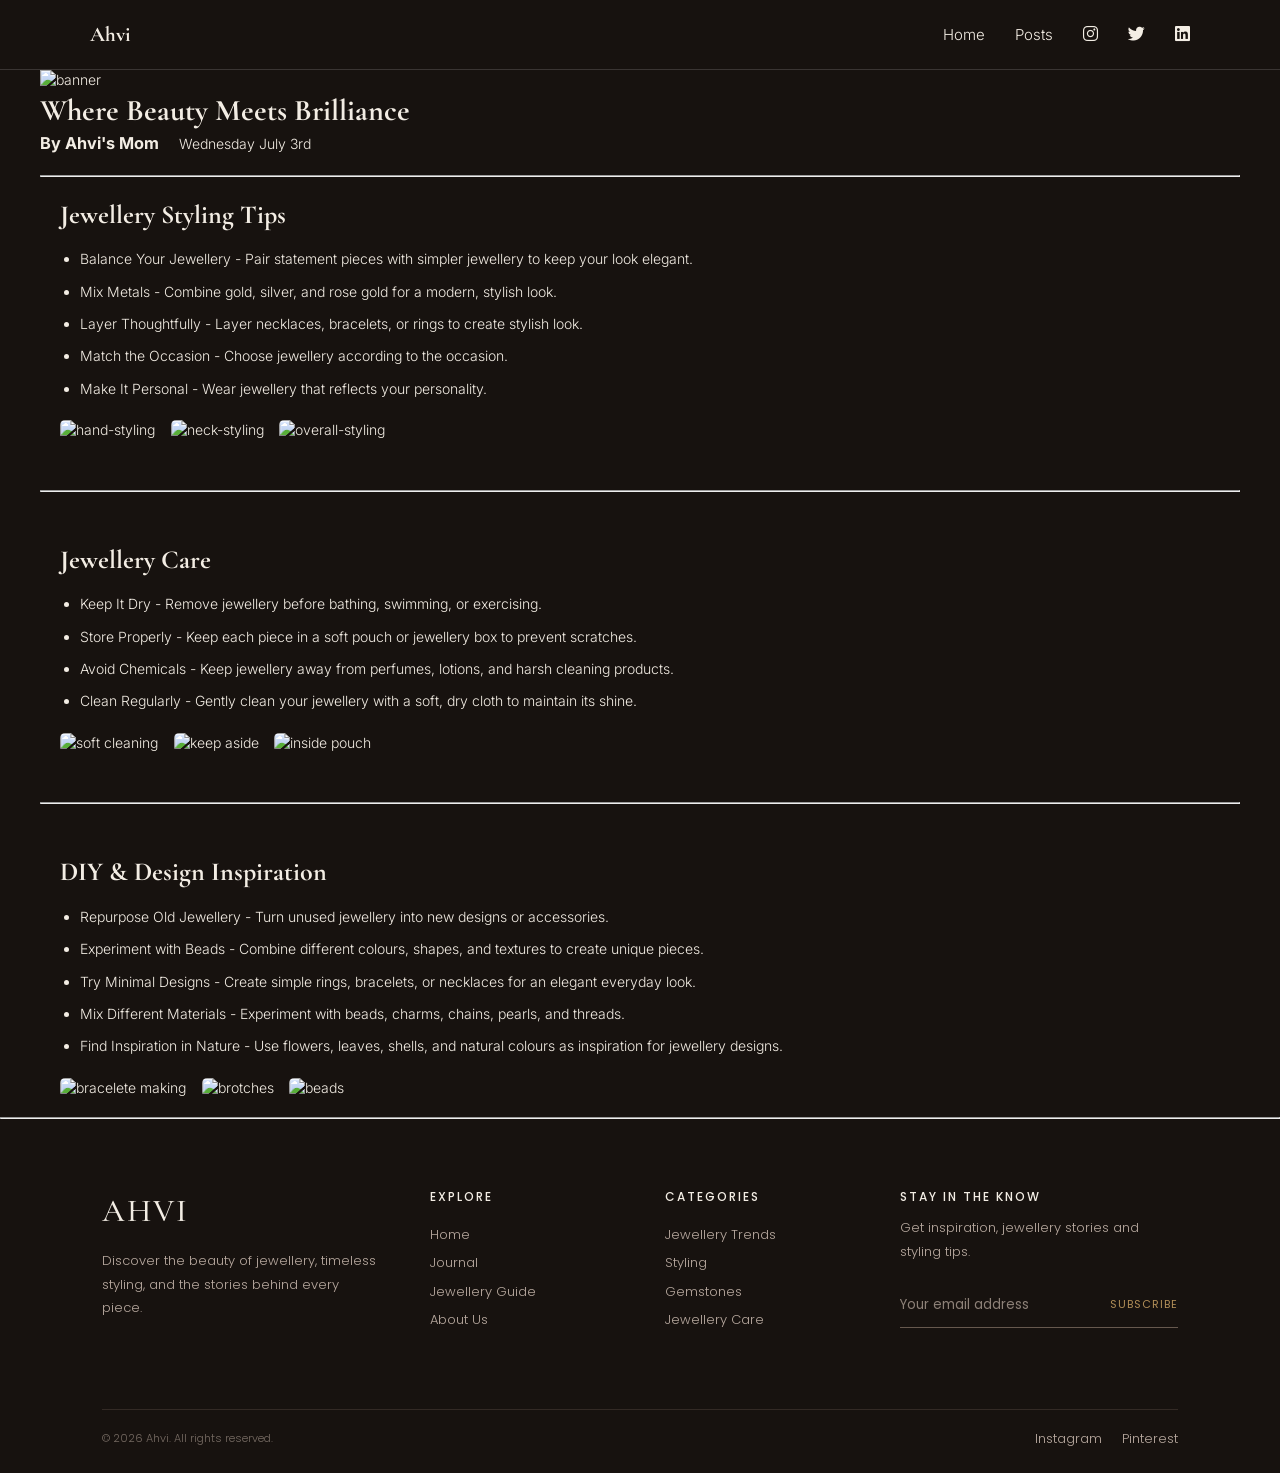
==== post.html @ ec548bc8 "Add files via upload" ====
<!DOCTYPE html>
<html lang="en">
<head>
    <meta charset="UTF-8">
    <meta name="viewport" content="width=device-width, initial-scale=1.0">
    <title>Post Page | Blog</title>
    <link rel="stylesheet" href="style.css">
    <link rel="stylesheet" href="https://cdnjs.cloudflare.com/ajax/libs/font-awesome/6.5.2/css/all.min.css">
</head>
<body>
    <header>
        <nav>
            <h1>Ahvi</h1>
            <ul>
                <li><a href="home.html">Home</a></li>
                <li><a href="post.html">Posts</a></li>
                <li>
                    <i class="fa-brands fa-instagram"></i>
                </li>
                <li>
                    <i class="fa-brands fa-twitter"></i>
                </li>
                <li>
                    <i class="fa-brands fa-linkedin"></i>
                </li>
            </ul>
        </nav>
    </header>

    <main class="post">
        <section>
            <div class="banner_img">
                <img src="images/banner.jpg" alt="banner">
            </div>
            <h1>Where Beauty Meets Brilliance</h1>
            <div class="Mom">
                <h3>By Ahvi's Mom</h3>
                <p>Wednesday July 3rd</p>
            </div>
        </section>   
        <hr>
        <article>
            <div class="Styling">
                <h2>Jewellery Styling Tips</h2>
                <ul>
                    <li>Balance Your Jewellery - Pair statement pieces with simpler jewellery to keep your look elegant.</li>
                    <li>Mix Metals - Combine gold, silver, and rose gold for a modern, stylish look.</li>
                    <li>Layer Thoughtfully - Layer necklaces, bracelets, or rings to create stylish look.</li>
                    <li>Match the Occasion - Choose jewellery according to the occasion.</li>
                    <li>Make It Personal - Wear jewellery that reflects your personality.</li>
                </ul>
                <img src="images/styling1.jpg" alt="hand-styling">
                <img src="images/styling2.jpg" alt="neck-styling">
                <img src="images/styling3.jpg" alt="overall-styling">
            </div>
            <hr>
            <div class="care">
                <h2>Jewellery Care</h2>
                <ul>
                    <li>Keep It Dry - Remove jewellery before bathing, swimming, or exercising.</li>
                    <li>Store Properly - Keep each piece in a soft pouch or jewellery box to prevent scratches.</li>
                    <li>Avoid Chemicals - Keep jewellery away from perfumes, lotions, and harsh cleaning products.</li>
                    <li>Clean Regularly - Gently clean your jewellery with a soft, dry cloth to maintain its shine.</li>
                </ul>
                <img src="images/care1.jpg" alt="soft cleaning">
                <img src="images/care2.jpg" alt="keep aside">
                <img src="images/care3.jpg" alt="inside pouch">
            </div>
            <hr>
            <div class="diy">
                <h2>DIY & Design Inspiration</h2>
                <ul>
                    <li>Repurpose Old Jewellery - Turn unused jewellery into new designs or accessories.</li>
                    <li>Experiment with Beads - Combine different colours, shapes, and textures to create unique pieces.</li>
                    <li>Try Minimal Designs - Create simple rings, bracelets, or necklaces for an elegant everyday look.</li>
                    <li>Mix Different Materials - Experiment with beads, charms, chains, pearls, and threads.</li>
                    <li>Find Inspiration in Nature - Use flowers, leaves, shells, and natural colours as inspiration for jewellery designs.</li>
                </ul>
                <img src="images/diy1.jpg" alt="bracelete making">
                <img src="images/diy2.jpg" alt="brotches">
                <img src="images/diy3.jpg" alt="beads">
            </div>
        </article> 
    </main>
    <hr>


    <footer class="footer">
        <div class="footer_brand">
            <h2>AHVI</h2>
            <p>Discover the beauty of jewellery, timeless styling, and the stories behind every piece.</p>
        </div>
        <div class="footer_links">
            <h3>EXPLORE</h3>
            <a href="index.html">Home</a>
            <a href="blog.html">Journal</a>
            <a href="#">Jewellery Guide</a>
            <a href="#">About Us</a>
        </div>
        <div class="footer_links">
            <h3>CATEGORIES</h3>
            <a href="#">Jewellery Trends</a>
            <a href="#">Styling</a>
            <a href="#">Gemstones</a>
            <a href="#">Jewellery Care</a>
        </div>
        <div class="footer_newsletter">
            <h3>STAY IN THE KNOW</h3>
            <p>Get inspiration, jewellery stories and styling tips.</p>
            <div class="newsletter">
                <input type="email" placeholder="Your email address">
                <button>SUBSCRIBE</button>
            </div>
        </div>
        <div class="footer_bottom">
            <p>© 2026 Ahvi. All rights reserved.</p>
            <div>
                <a href="#">Instagram</a>
                <a href="#">Pinterest</a>
            </div>
        </div>
    </footer>
</body>
</html>
---- style.css ----
@import url("https://fonts.googleapis.com/css2?family=Roboto:ital,wght@0,100;0,300;0,500;0,700;0,900;1,100;1,300;1,400;1,500;1,700;1,900&display=swap"); 

@import url('https://fonts.googleapis.com/css2?family=Poppins:wght@300;400;500;600;700&display=swap');

@import url('https://fonts.googleapis.com/css2?family=Bodoni+Moda:opsz,wght@6..96,400;6..96,500;6..96,600;6..96,700&display=swap');

@import url('https://fonts.googleapis.com/css2?family=Cormorant+Garamond:wght@400;500;600;700&display=swap');

@import url('https://fonts.googleapis.com/css2?family=Inter:wght@300;400;500;600;700&display=swap');

* { 
    margin: 0; 
    padding: 0; 
    box-sizing: border-box; 

}

html {
    font-size: 62.5%
}

html, body {
    font-family: "Inter", sans-serif;
    font-weight: 300;
    line-height: 1.4;
    scroll-behavior: smooth;
}

img {
    width: 300px;
    height: auto;
}

body {
    font-size: 1.4rem;
    background-color: #17120F;
    color: #F3EDE4;
}

h1 {
    font-family: "Cormorant Garamond", serif;
}

span {
    font-family: "Bodoni Moda", serif;
}

ul {
    list-style: none;
}

a {
    text-decoration: none;
    color: #F3EDE4;
}

h2 {
    font-family: "Cormorant Garamond", serif;
    font-size: 26px;
}

header {
    width: 100%;
    padding: 20px 7%;
    border-bottom: 1px solid rgba(255, 255, 255, 0.15);
    /* position: sticky;
    top: 0;
    background: #fff; */
}

nav{
    display: flex;
    justify-content: space-between;
    align-items: center;
    /* padding: 1rem;
    width: 1200pxS;
    margin: 0 auto;
    background-color: #17120F;
    color: white; */
}

.logo {
    font-family:  "Cormorant Garamond", serif;
    font-size: 32px;
    letter-spacing: 2px;
    color: #F3EDE4;
}

nav ul {
    display: flex;
    align-items: center;
    gap: 30px;
    list-style: none;
    /* gap: 2rem; */
}

nav ul a {
    color: #F3EDE4;
    text-decoration: none;
}

nav ul li {
    color: #F3EDE4;
    cursor: pointer;
    font-size: 1.5rem;
}

nav ul li:hover,
nav ul a:hover {
    color: #c9a227;
}

nav ul li i {
    font-size: 17px;
    transition: 0.3s ease;
}

nav ul li i:hover {
    transform: translateY(-3px);
    color: #c9a227;
}

main {
    max-width: 1200px;
    margin: 0 auto;
}

#hero {
    max-width: 1200px;
    margin: 0 auto;
    padding: 30px 40px 80px;
    display: grid;
    grid-template-columns: 1fr 0.9fr;
    align-items: center;
    gap: 70px;
    padding-bottom: 20px;
}

.hero_content {
    max-width: 560px;
}

.heading {
    font-family: "Cormorant Garamond", serif;
    font-size: 4rem;
    font-weight: 400;
    line-height: 1.05;
    letter-spacing: 1px;
    color: #F3EDE4;
    margin-bottom: 35px;
}

.heading span {
    font-style: italic;
    font-weight: 600;
}

.hero_points {
    list-style: none;
    padding: 0;
    margin: 0;
}

.hero_points li {
    display: flex;
    align-items: flex-start;
    gap: 12px;
    margin-bottom: 18px;
    font-family: "Cormorant Garamond", serif;
    font-size: 18px;
    line-height: 1.5;
    text-align: center;
    color: rgba(243, 237, 228, 0.75);
}

.check {
    color: #F3EDE4;
    font-size: 15px;
    margin-top: 3px;
}

.hero_label {
    font-family: Arial, sans-serif;
    font-size: 11px;
    letter-spacing: 3px;
    color: rgba(243, 237, 228, 0.55);
    margin-bottom: 18px;
}

.hero_img {
    width: 100%;
}

.hero_img img {
    width: 100%;
    height: 500px;
    object-fit: cover;
    display: block;
    border-radius: 4px;
    box-shadow: 0 0 30px rgba(255, 255, 255, 0.15);
}

@media (max-width: 768px) {
    #hero {
        grid-template-columns: 1fr;
        padding: 50px 25px;
        gap: 40px;
    }

    .heading {
        font-size: 3rem;
    }

    .hero_points li {
        font-size: 17px;
    }

    .hero_img img {
        height: 400px;
    }
}

.h-card {
    display: flex;
    margin: 2rem 1rem;
    box-shadow: 0 8px 30px rgba(255, 255, 255, 0.2);
    align-items: stretch;
    border: 1px solid rgba(255, 255, 255, 0.4);
    border-radius: 0.5rem;
    overflow: hidden;
}

.card-content {
    padding: 2rem;
    display: flex;
    flex-direction: column;
    justify-content: center;
    gap: 1rem;
    flex: 1;
}

.h-card img {
    width: 40%;
    height: 300px;
    object-fit: cover;
}

.status {
    display: flex;
    justify-content: space-between;
    align-items: center;
}

.read-btn {
    all: unset;
    font-weight: 600;
    cursor: pointer;
    border-bottom: 1px solid transparent;
    padding-bottom: 3px;
}

.read-btn:hover {
    border-bottom: 1px solid #F3EDE4;
}

.v-card img {
    width: 100%;
    height: 100%;
}

.v-card {
    display: flex;
    flex-direction: column-reverse;
    max-width: 320px;
    box-shadow:0 8px 30px rgba(255, 255, 255, 0.2);
    align-items: center;
    border: 1px solid rgba(255, 255, 255, 0.4);
    border-radius: 0.5rem;
    overflow: hidden;
}

.card_container {
    margin: 0 auto;
    display: grid;
    grid-template-columns: repeat(auto-fit, minmax(320px, 1fr));
}

.card_wrapper {
    display: flex;
    justify-content: center;
}

.card_content {
    padding: 2rem;
    display: flex;
    flex-direction: column;
    justify-content: center;
    gap: 1rem;
    flex: 1;
}

.card-content h2 {
    font-family: "Cormorant Garamond", serif;
    font-size: 3.5rem;
    line-height: 1.1;
}

/* footer  */
 .footer {
    background: #17120F;
    color: #F3EDE4;
    padding: 70px 8% 25px;

    display: grid;
    grid-template-columns: 1.5fr 1fr 1fr 1.5fr;
    gap: 50px;
}

.footer_brand h2 {
    font-family: "Cormorant Garamond", serif;
    font-size: 32px;
    letter-spacing: 2px;
    font-weight: 500;
    margin-bottom: 15px;
}

.footer_brand p,
.footer_newsletter p {
    color: #B9AAA0;
    font-family: "Poppins", sans-serif;
    font-size: 13px;
    line-height: 1.8;
    max-width: 300px;
}

.footer_links {
    display: flex;
    flex-direction: column;
    gap: 10px;
}

.footer_links h3,
.footer_newsletter h3 {
    font-family: "Poppins", sans-serif;
    font-size: 12px;
    letter-spacing: 2px;
    font-weight: 500;
    margin-bottom: 10px;
}

.footer_links a,
.footer_bottom a {
    color: #B9AAA0;
    text-decoration: none;
    font-family: "Poppins", sans-serif;
    font-size: 13px;
    transition: 0.3s;
}

.footer_links a:hover,
.footer_bottom a:hover {
    color: #B08D57;
}

.newsletter {
    display: flex;
    margin-top: 20px;
    border-bottom: 1px solid #66584E;
}

.newsletter input {
    width: 100%;
    background: transparent;
    border: none;
    outline: none;
    padding: 12px 0;
    color: #F3EDE4;
    font-family: "Poppins", sans-serif;
}

.newsletter input::placeholder {
    color: #8D8178;
}

.newsletter button {
    background: transparent;
    border: none;
    color: #B08D57;
    font-family: "Poppins", sans-serif;
    font-size: 11px;
    letter-spacing: 1px;
    cursor: pointer;
}

.footer_bottom {
    grid-column: 1 / -1;

    border-top: 1px solid #332A25;
    padding-top: 20px;
    margin-top: 30px;

    display: flex;
    justify-content: space-between;
    align-items: center;
}

.footer_bottom p {
    color: #766B63;
    font-family: "Poppins", sans-serif;
    font-size: 11px;
}

.footer_bottom div {
    display: flex;
    gap: 20px;
}

@media (max-width: 768px) {

    .footer {
        grid-template-columns: 1fr;
        gap: 35px;
        padding: 50px 8% 25px;
    }

    .footer_bottom {
        flex-direction: column;
        gap: 15px;
        align-items: flex-start;
    }
}

/* post  */

.post h1 {
    font-size: 3rem;
}

.post hr {
    margin: 2rem 0;
}

.banner_img  img{
    width: 100%;
}

.Mom {
    display: flex;
    gap: 2rem;
    align-items: center;
}

article {
    display: flex;
    flex-direction: column;
    gap: 3rem;
    margin-bottom: 2rem;
}

.Styling, .care, .diy {
    padding: 0 2rem;
}

.Styling ul, .care ul, .diy ul {
    margin: 1.5rem 0 2rem;
    list-style: disc;
    padding-left: 2rem;
}

.Styling li, .care li, .diy li {
    margin-bottom: 1rem;
    line-height: 1.6;
}

.Styling img, .care img, .diy img {
    width: 32%;
    height: 250px;
    object-fit: cover;
    margin-right: 1%;
    border-radius: 5px;
}
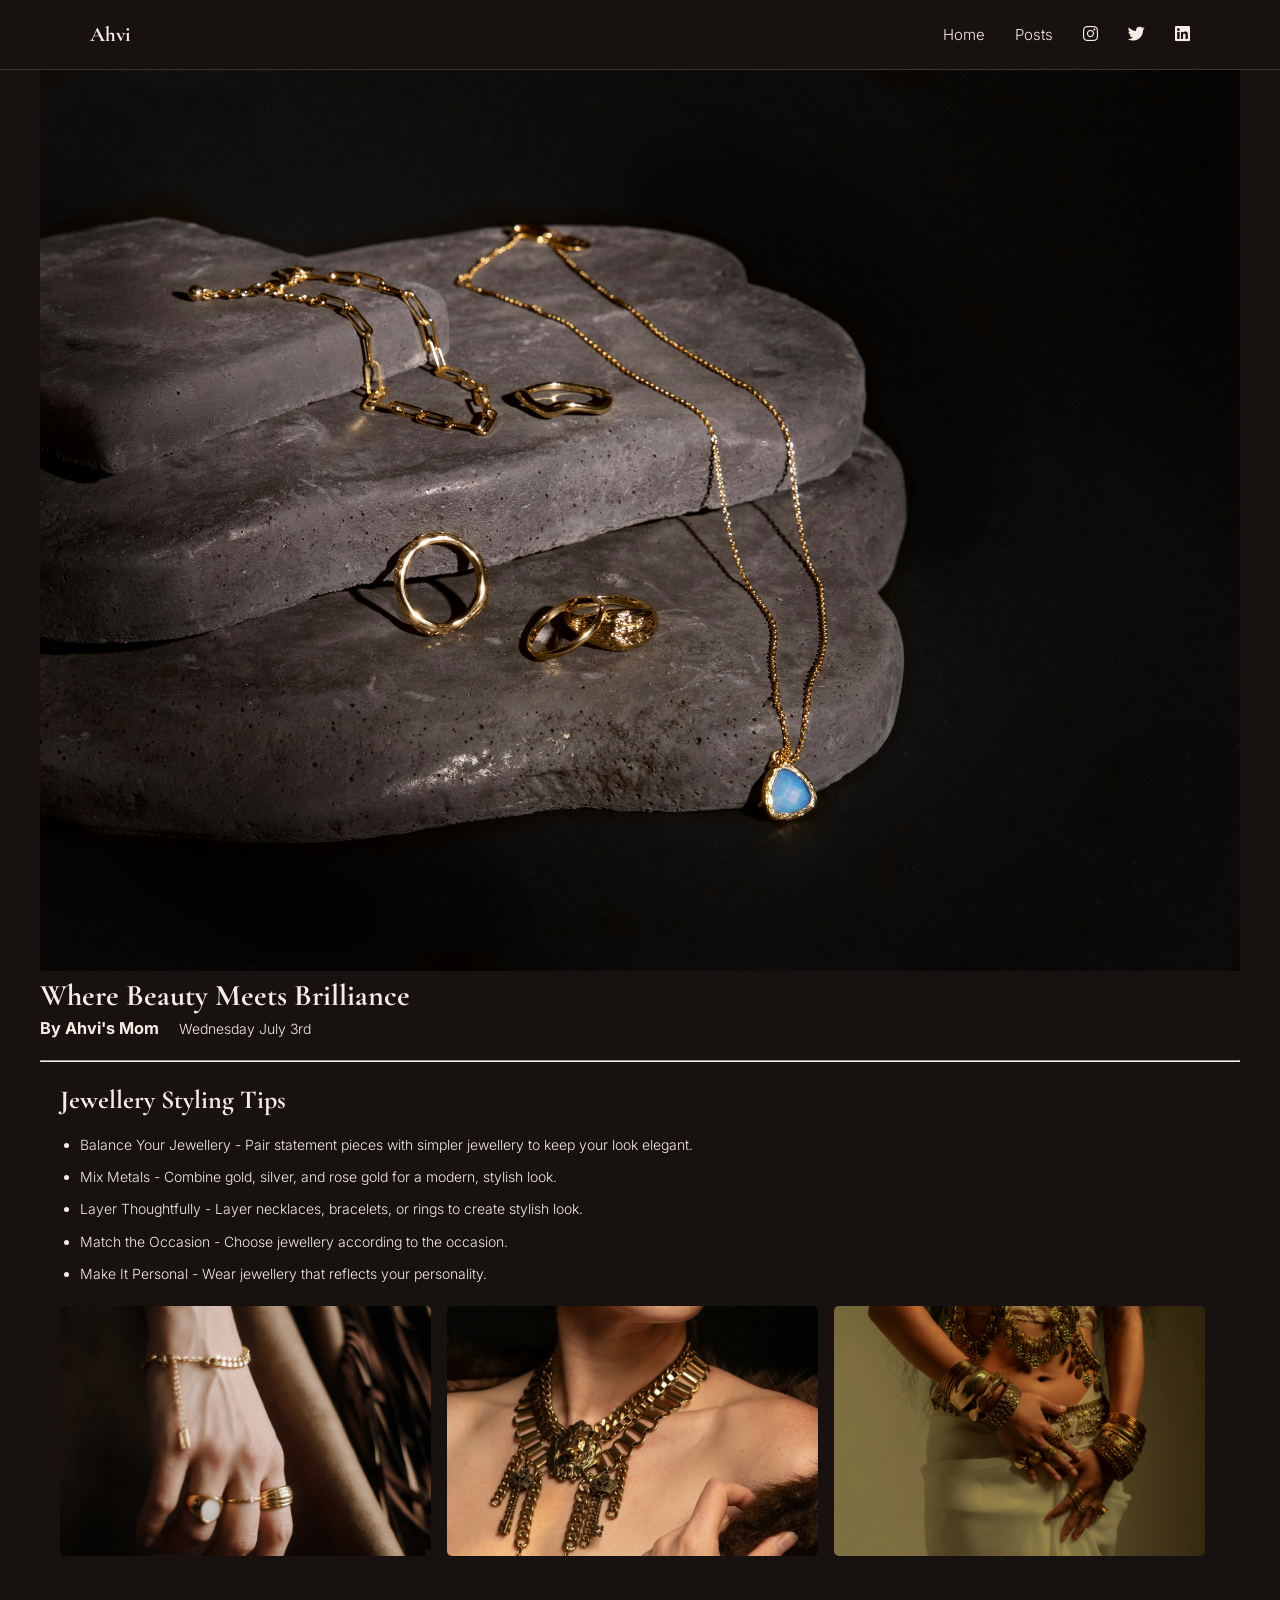
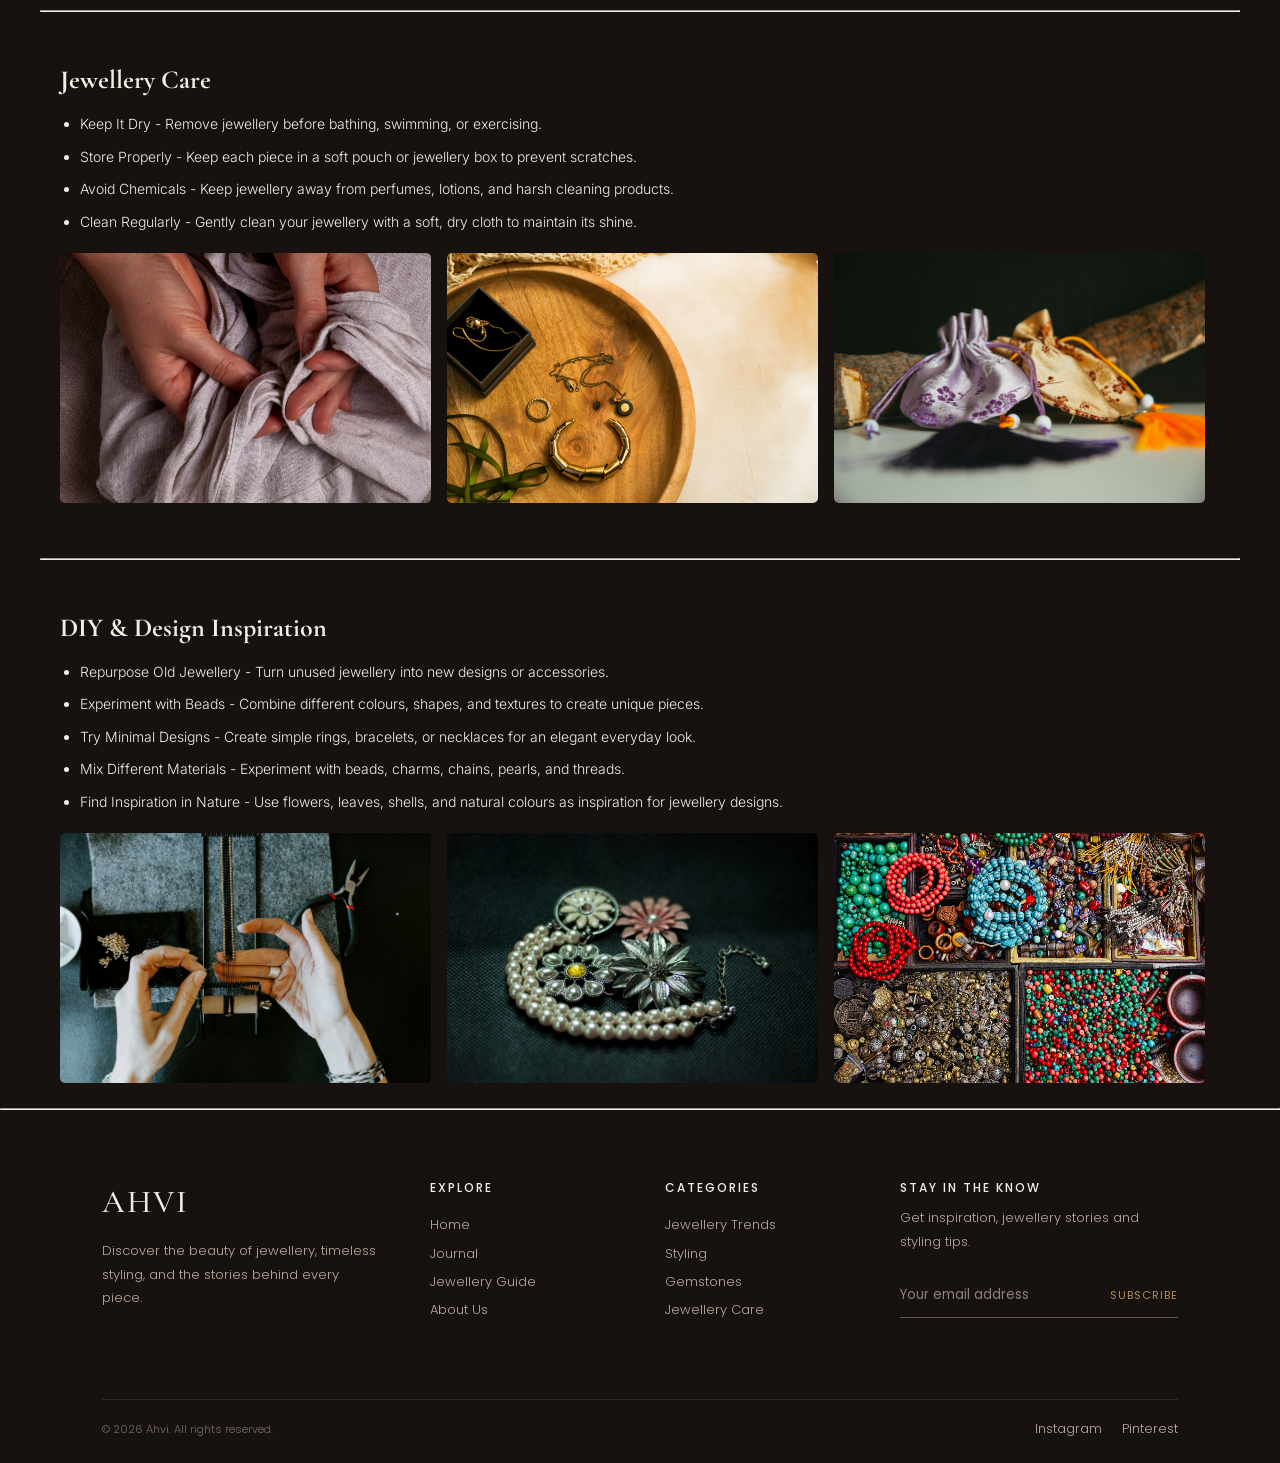
==== commit cd214254: "Fix HTML encoding issues in post.html" ====
--- a/post.html
+++ b/post.html
@@ -12,7 +12,7 @@
         <nav>
             <h1>Ahvi</h1>
             <ul>
-                <li><a href="home.html">Home</a></li>
+                <li><a href="index.html">Home</a></li>
                 <li><a href="post.html">Posts</a></li>
                 <li>
                     <i class="fa-brands fa-instagram"></i>
@@ -121,4 +121,4 @@
         </div>
     </footer>
 </body>
-</html>+</html>
